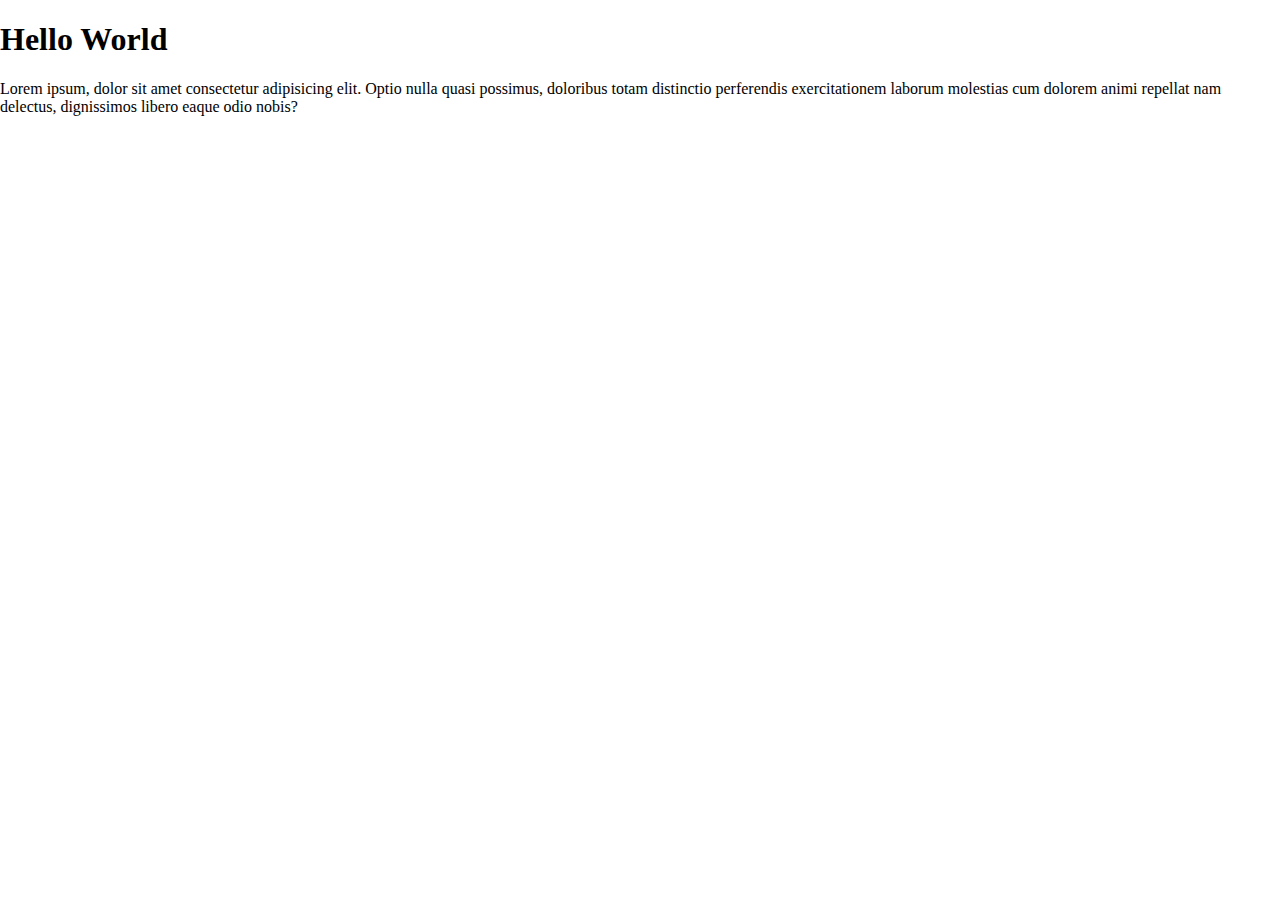
==== index.html @ ebb32195 "sp" ====
<!DOCTYPE html>
<html lang="en">
<head>
    <meta charset="UTF-8">
    <meta name="viewport" content="width=device-width, initial-scale=1.0">
    <link rel="stylesheet" href="./css/normalize.css">
    <link rel="stylesheet" href="./css/style.css">
    <title>Document</title>
</head>
<body>
    <h1>Hello World</h1>
    <p>Lorem ipsum, dolor sit amet consectetur adipisicing elit. Optio nulla quasi possimus, doloribus totam distinctio perferendis exercitationem laborum molestias cum dolorem animi repellat nam delectus, dignissimos libero eaque odio nobis?</p>
</body>
</html>
---- css/style.css ----
body ()
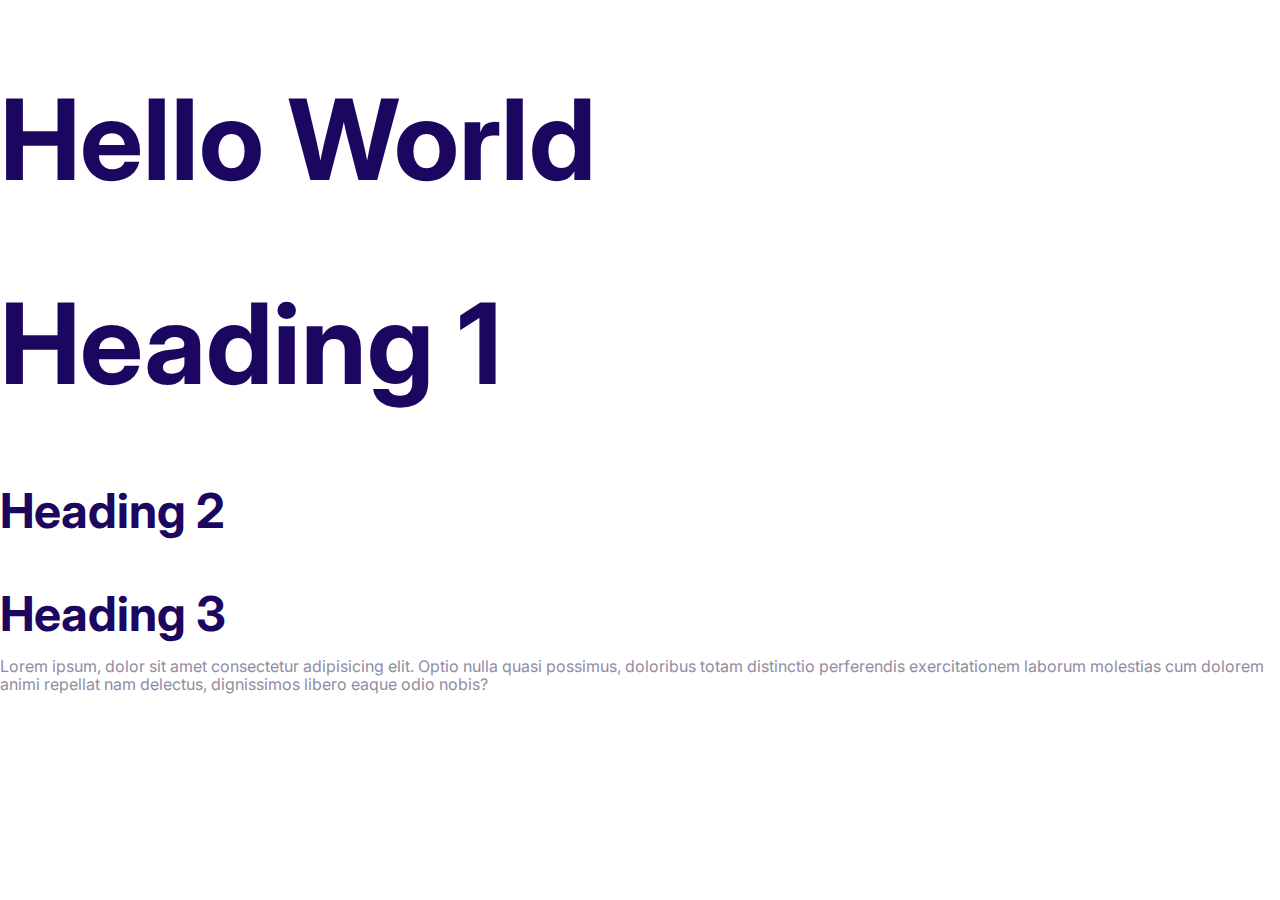
==== commit f9040c95: "changed style" ====
--- a/index.html
+++ b/index.html
@@ -3,12 +3,19 @@
 <head>
     <meta charset="UTF-8">
     <meta name="viewport" content="width=device-width, initial-scale=1.0">
+    <link rel="preconnect" href="https://fonts.googleapis.com">
+<link rel="preconnect" href="https://fonts.gstatic.com" crossorigin>
+<link href="https://fonts.googleapis.com/css2?family=Inter:wght@100..900&display=swap" rel="stylesheet">
     <link rel="stylesheet" href="./css/normalize.css">
     <link rel="stylesheet" href="./css/style.css">
     <title>Document</title>
 </head>
 <body>
     <h1>Hello World</h1>
+
+    <h1>Heading 1</h1>
+    <h2>Heading 2</h2>
+    <h3>Heading 3</h3>
     <p>Lorem ipsum, dolor sit amet consectetur adipisicing elit. Optio nulla quasi possimus, doloribus totam distinctio perferendis exercitationem laborum molestias cum dolorem animi repellat nam delectus, dignissimos libero eaque odio nobis?</p>
 </body>
 </html>--- a/css/style.css
+++ b/css/style.css
@@ -1 +1,17 @@
-body ()+:root {
+    --color-primary : #2584ff;
+    --color-secondary : #00d9ff;
+    --color-accent : #ff3400;
+    --color-heading : #1b0760;
+    --color-body : #918ca4;
+}
+body {
+    font-family: "Inter", sans-serif;
+    color:var(--color-body);
+}
+
+h1,h2,h3 { color:var(--color-heading)}
+h1 {font-size: 7rem;}
+h2 {font-size: 3rem;}
+h3 {font-size: 3rem; margin-bottom: 1rem;}
+p {margin-top: 0;}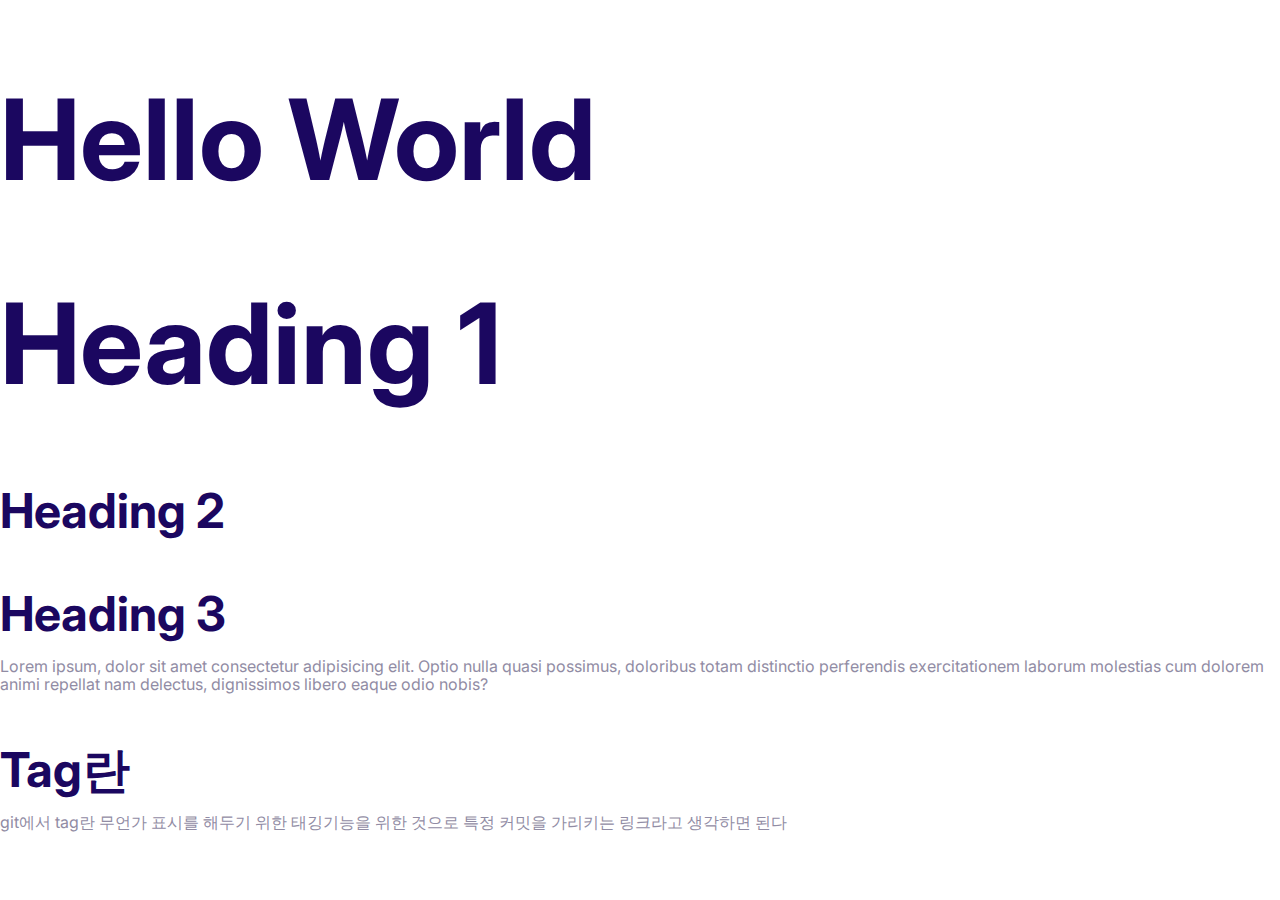
==== commit 16798e0a: "created tag" ====
--- a/index.html
+++ b/index.html
@@ -17,5 +17,8 @@
     <h2>Heading 2</h2>
     <h3>Heading 3</h3>
     <p>Lorem ipsum, dolor sit amet consectetur adipisicing elit. Optio nulla quasi possimus, doloribus totam distinctio perferendis exercitationem laborum molestias cum dolorem animi repellat nam delectus, dignissimos libero eaque odio nobis?</p>
+    <h3>Tag란</h3>
+    <p>git에서 tag란 무언가 표시를 해두기 위한 태깅기능을 위한 것으로 특정 커밋을 가리키는 링크라고 생각하면 된다</p>
+
 </body>
 </html>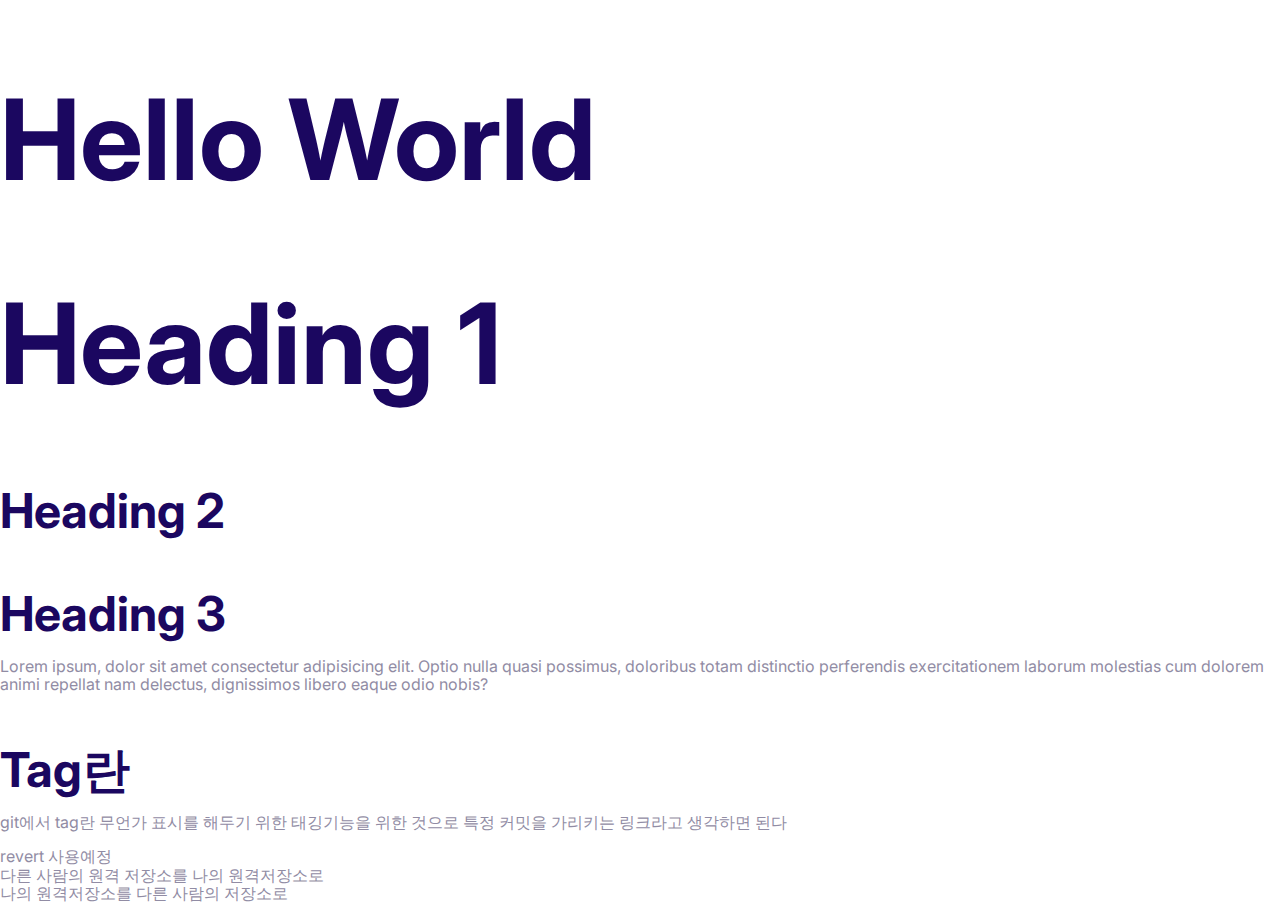
==== commit 7f91fb52: "Request add some contents" ====
--- a/index.html
+++ b/index.html
@@ -19,6 +19,9 @@
     <p>Lorem ipsum, dolor sit amet consectetur adipisicing elit. Optio nulla quasi possimus, doloribus totam distinctio perferendis exercitationem laborum molestias cum dolorem animi repellat nam delectus, dignissimos libero eaque odio nobis?</p>
     <h3>Tag란</h3>
     <p>git에서 tag란 무언가 표시를 해두기 위한 태깅기능을 위한 것으로 특정 커밋을 가리키는 링크라고 생각하면 된다</p>
-
+    <div>revert 사용예정</div>
+    
+    <p>다른  사람의 원격 저장소를 나의 원격저장소로 <br> 나의 원격저장소를 다른 사람의 저장소로
+    </p>
 </body>
 </html>--- a/css/style.css
+++ b/css/style.css
@@ -14,4 +14,6 @@
 h1 {font-size: 7rem;}
 h2 {font-size: 3rem;}
 h3 {font-size: 3rem; margin-bottom: 1rem;}
-p {margin-top: 0;}+p {margin-top: 0;}
+
+
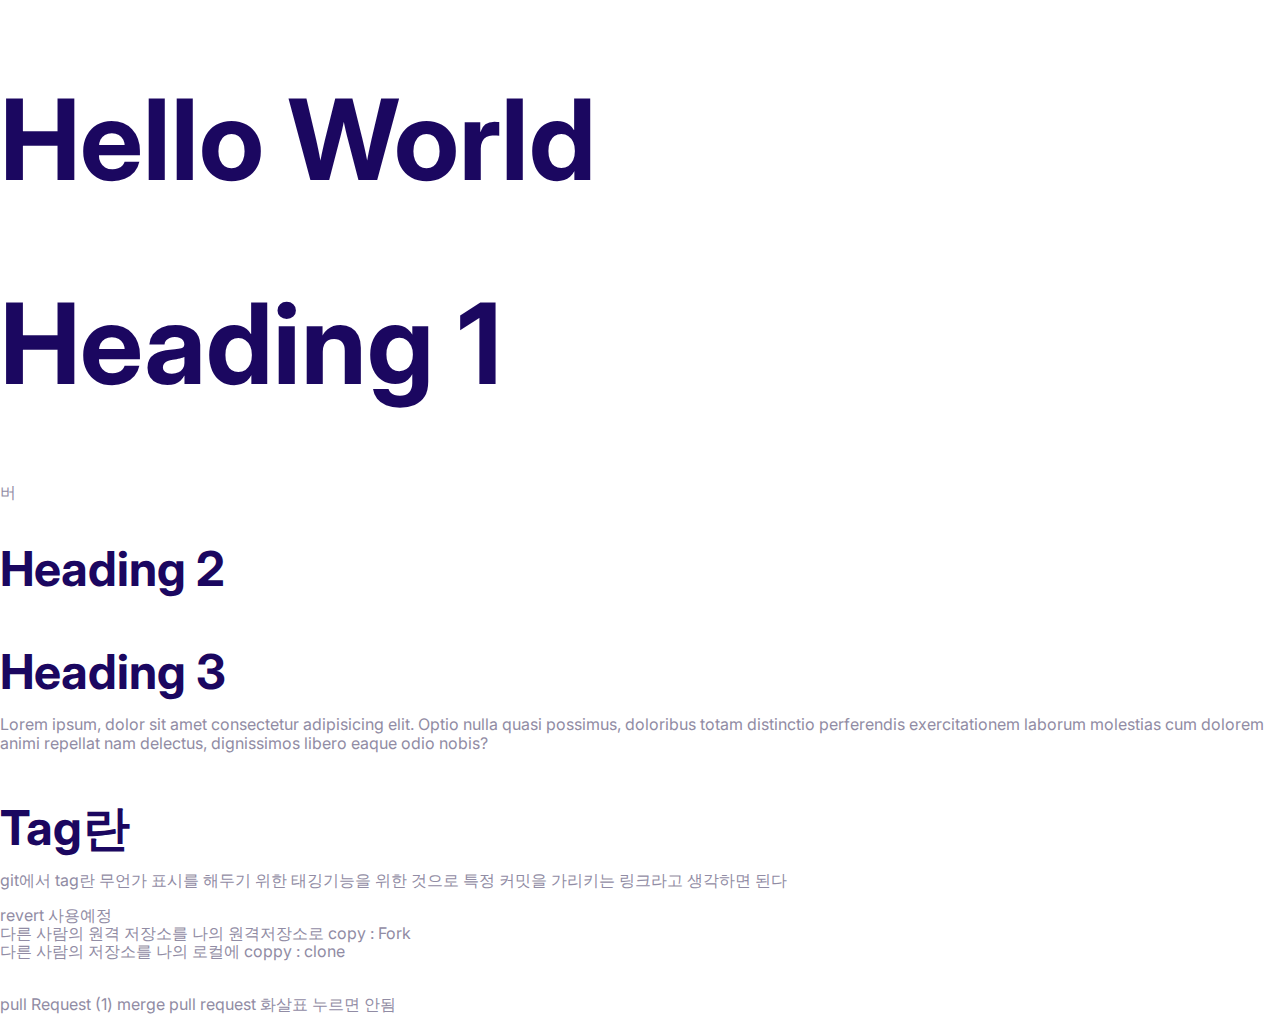
==== commit 4daed27e: "test" ====
--- a/index.html
+++ b/index.html
@@ -13,7 +13,7 @@
 <body>
     <h1>Hello World</h1>
 
-    <h1>Heading 1</h1>
+    <h1>Heading 1</h1>버
     <h2>Heading 2</h2>
     <h3>Heading 3</h3>
     <p>Lorem ipsum, dolor sit amet consectetur adipisicing elit. Optio nulla quasi possimus, doloribus totam distinctio perferendis exercitationem laborum molestias cum dolorem animi repellat nam delectus, dignissimos libero eaque odio nobis?</p>
@@ -21,7 +21,10 @@
     <p>git에서 tag란 무언가 표시를 해두기 위한 태깅기능을 위한 것으로 특정 커밋을 가리키는 링크라고 생각하면 된다</p>
     <div>revert 사용예정</div>
     
-    <p>다른  사람의 원격 저장소를 나의 원격저장소로 <br> 나의 원격저장소를 다른 사람의 저장소로
+    <p>다른  사람의 원격 저장소를 나의 원격저장소로 copy : Fork <br> 
+        다른 사람의 저장소를 나의 로컬에 coppy : clone
     </p>
+    <br>
+    <p>pull Request (1) merge pull request 화살표 누르면 안됨</p>
 </body>
 </html>